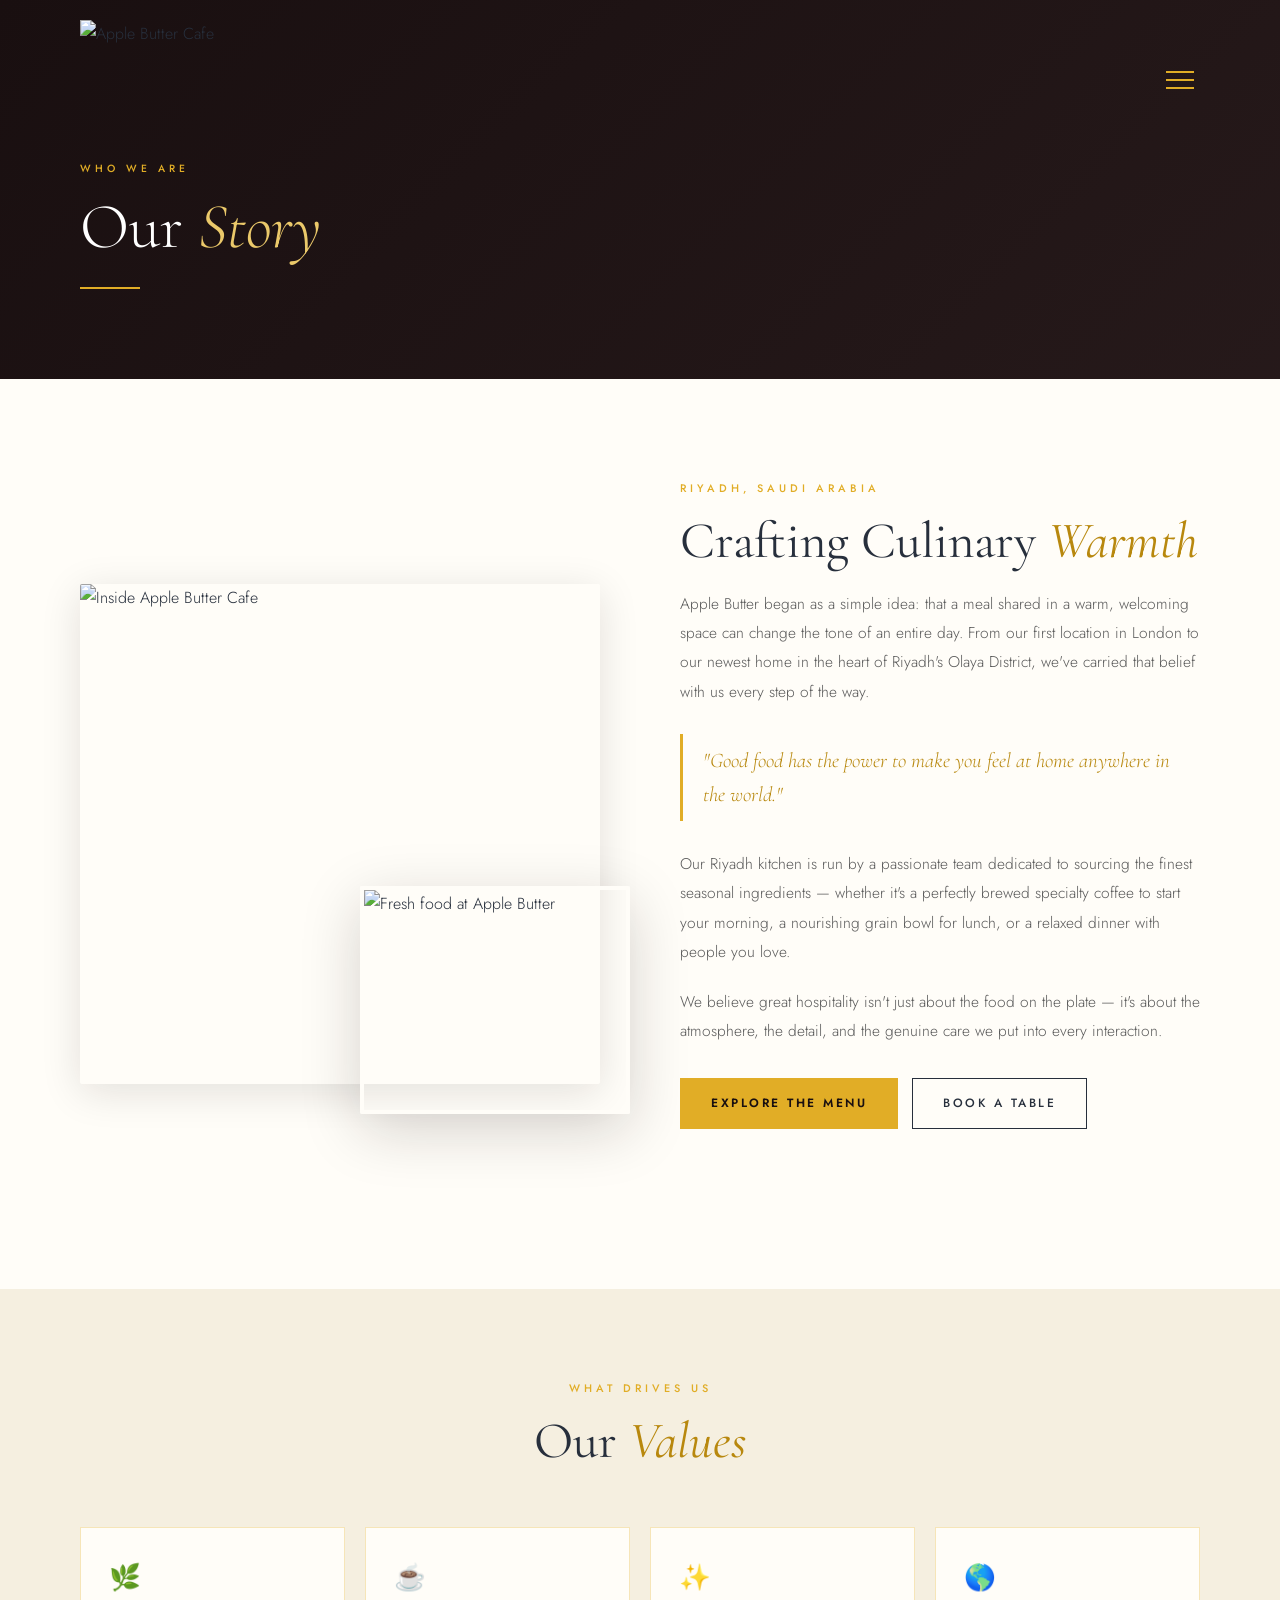
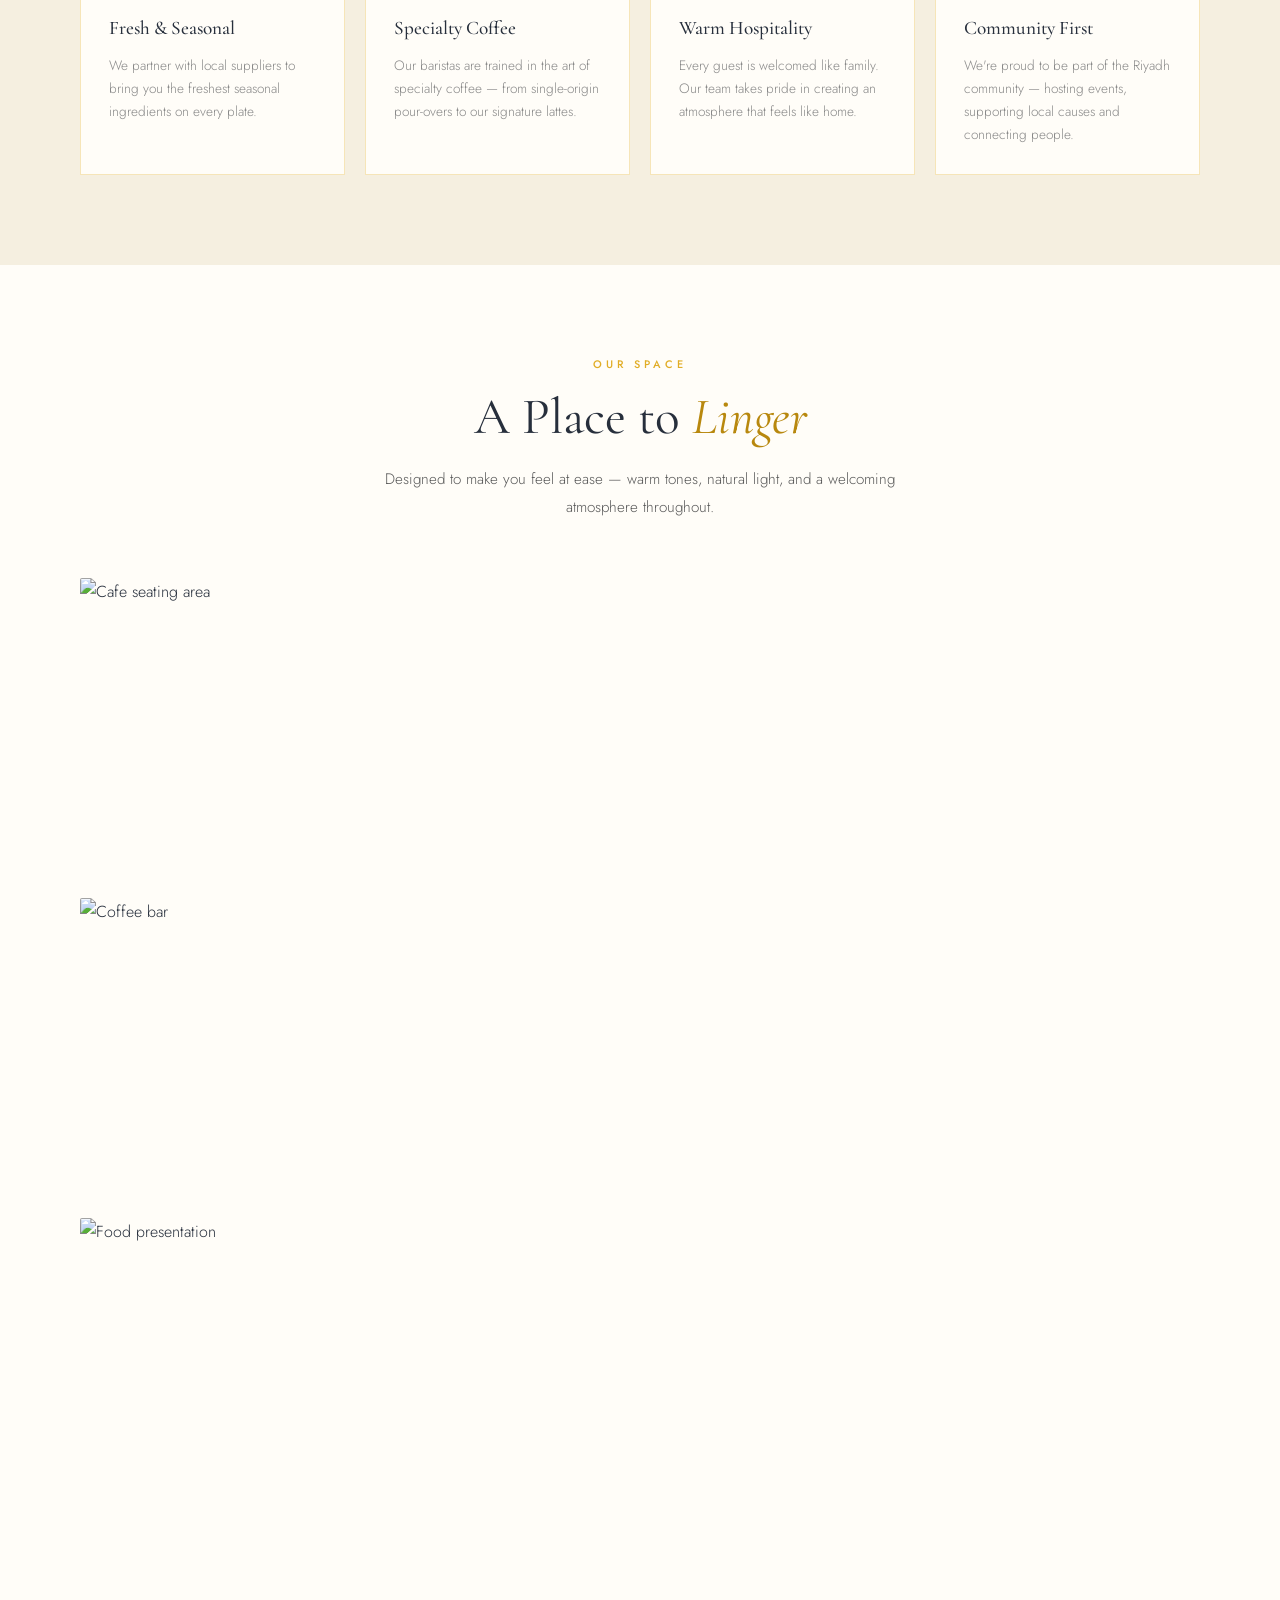
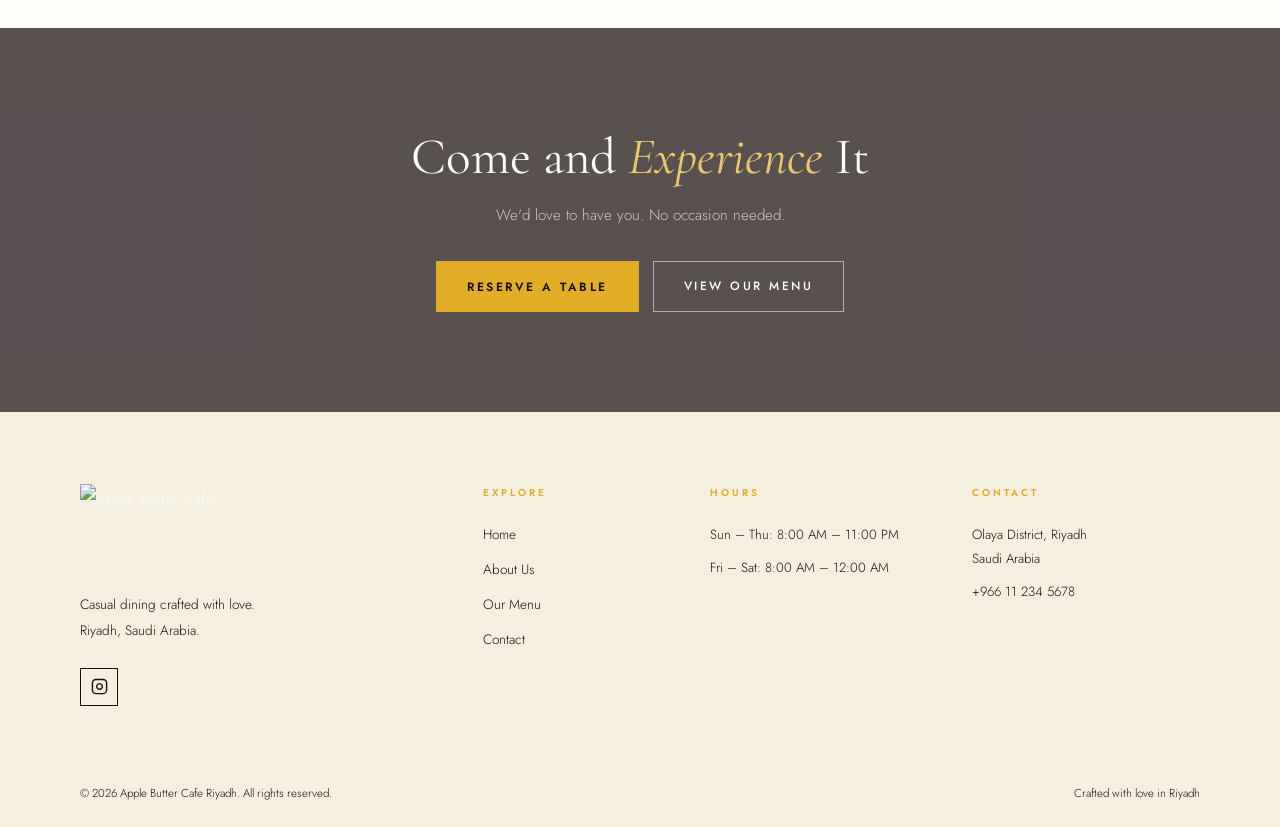
==== about.html @ ab3fdcf1 "Add files via upload" ====
<!DOCTYPE html>
<html lang="en">
<head>
  <meta charset="UTF-8">
  <meta name="viewport" content="width=device-width, initial-scale=1.0">
  <meta name="description" content="About Apple Butter Cafe Riyadh — Our story, our values, and our passion for wholesome food.">
  <title>About Us | Apple Butter Cafe Riyadh</title>
  <link rel="icon" type="image/svg+xml" href="images/logo.svg">
  <link rel="preconnect" href="https://fonts.googleapis.com">
  <link rel="preconnect" href="https://fonts.gstatic.com" crossorigin>
  <link href="https://fonts.googleapis.com/css2?family=Cormorant+Garamond:ital,wght@0,300;0,400;0,500;0,600;1,300;1,400;1,500&family=Jost:wght@300;400;500;600&display=swap" rel="stylesheet">
  <link rel="stylesheet" href="style.css">
</head>
<body>

<!-- NAVBAR -->
<nav class="navbar" id="navbar">
  <div class="nav-container">
    <a href="index.html" class="nav-logo"><img src="images/logo.svg" alt="Apple Butter Cafe"></a>
    <button class="hamburger" id="hamburger" aria-label="Open menu">
      <span></span><span></span><span></span>
    </button>
  </div>
</nav>

<!-- SIDEBAR OVERLAY -->
<div class="nav-overlay" id="navOverlay"></div>

<!-- SIDEBAR (FULLSCREEN MATCHING SCREENSHOT) -->
<aside class="nav-sidebar" id="navSidebar" role="dialog" aria-label="Navigation menu">
  <button class="sidebar-close" id="sidebarClose" aria-label="Close menu">
    <svg viewBox="0 0 24 24" fill="none" stroke="currentColor"><line x1="18" y1="6" x2="6" y2="18"/><line x1="6" y1="6" x2="18" y2="18"/></svg>
  </button>
  
  <div class="sidebar-top-logo">
    <img src="images/logo.svg" alt="Apple Butter Cafe">
  </div>

  <div class="sidebar-body">
    <nav class="sidebar-nav-right">
      <a href="index.html"   class="sidebar-link" data-page="index.html">Home</a>
      <a href="about.html"   class="sidebar-link" data-page="about.html">About Us</a>
      <a href="menu.html"    class="sidebar-link" data-page="menu.html">Our Menus</a>
      <a href="contact.html" class="sidebar-link" data-page="contact.html">Contact</a>
    </nav>
  </div>

  <div class="sidebar-divider"></div>

  <div class="sidebar-locations">
    <div class="sidebar-loc-col">
      <span class="loc-title">SEVEN DIALS</span>
      <p class="loc-city">London</p>
      <p>32-34 Monmouth Street</p>
      <p>WC2H 9HA</p>
      <p class="loc-hours">Monday–Friday: 9am – 5pm<br>Saturday–Sunday: 9am – 6pm</p>
    </div>
    <div class="sidebar-loc-col">
      <span class="loc-title">LANGHAM PLACE</span>
      <p class="loc-city">London</p>
      <p>4-5 Langham Place</p>
      <p>W1B 3DG</p>
      <p class="loc-hours">Monday–Friday: 9am – 5pm<br>Saturday–Sunday: 9am – 6pm</p>
    </div>
    <div class="sidebar-loc-col">
      <span class="loc-title">KAFD</span>
      <p class="loc-city">Riyadh</p>
      <p>Area 4</p>
      <p>Building 4.12</p>
      <p class="loc-hours">Monday–Sunday: 8am – 12am</p>
      <button class="sidebar-book-btn" data-open-booking>BOOK A TABLE - RIYADH</button>
    </div>
  </div>
</aside>

<!-- PAGE HERO -->
<section class="page-hero">
  <div class="page-hero-bg" style="background-image:url('images/LHP-AppleButterCafe-Interiors_Exteriors-15.jpg')"></div>
  <div class="page-hero-overlay"></div>
  <div class="container">
    <div class="page-hero-content">
      <span class="page-hero-label">Who We Are</span>
      <h1>Our <em>Story</em></h1>
      <div class="page-hero-line"></div>
    </div>
  </div>
</section>

<!-- ABOUT MAIN -->
<section class="about-section">
  <div class="container">
    <div class="about-grid">
      <div class="about-images reveal-left">
        <div class="about-img-main">
          <img src="images/AppleButter_EmmaPharaoh_07March24_116-683x1024.jpg" alt="Inside Apple Butter Cafe">
        </div>
        <div class="about-img-float">
          <img src="images/LHP-ABC-September2023-87-682x1024.jpg" alt="Fresh food at Apple Butter">
        </div>
      </div>
      <div class="about-content reveal-right" style="padding-bottom:60px">
        <span class="section-label">Riyadh, Saudi Arabia</span>
        <h2 class="section-title">Crafting Culinary <em>Warmth</em></h2>
        <p class="about-text">Apple Butter began as a simple idea: that a meal shared in a warm, welcoming space can change the tone of an entire day. From our first location in London to our newest home in the heart of Riyadh's Olaya District, we've carried that belief with us every step of the way.</p>
        <p class="about-highlight">"Good food has the power to make you feel at home anywhere in the world."</p>
        <p class="about-text">Our Riyadh kitchen is run by a passionate team dedicated to sourcing the finest seasonal ingredients — whether it's a perfectly brewed specialty coffee to start your morning, a nourishing grain bowl for lunch, or a relaxed dinner with people you love.</p>
        <p class="about-text">We believe great hospitality isn't just about the food on the plate — it's about the atmosphere, the detail, and the genuine care we put into every interaction.</p>
        <div style="display:flex;gap:14px;flex-wrap:wrap;margin-top:32px">
          <a href="menu.html" class="btn btn-primary">Explore the Menu</a>
          <button class="btn btn-outline-dark" data-open-booking>Book a Table</button>
        </div>
      </div>
    </div>
  </div>
</section>

<!-- OUR VALUES -->
<section style="background:var(--cream);padding:90px 0">
  <div class="container">
    <div class="section-header reveal">
      <span class="section-label">What Drives Us</span>
      <h2 class="section-title">Our <em>Values</em></h2>
    </div>
    <div style="display:grid;grid-template-columns:repeat(4,1fr);gap:20px" class="reveal">
      <div class="value-card">
        <div class="value-icon">&#127807;</div>
        <h4>Fresh & Seasonal</h4>
        <p>We partner with local suppliers to bring you the freshest seasonal ingredients on every plate.</p>
      </div>
      <div class="value-card">
        <div class="value-icon">&#9749;</div>
        <h4>Specialty Coffee</h4>
        <p>Our baristas are trained in the art of specialty coffee — from single-origin pour-overs to our signature lattes.</p>
      </div>
      <div class="value-card">
        <div class="value-icon">&#10024;</div>
        <h4>Warm Hospitality</h4>
        <p>Every guest is welcomed like family. Our team takes pride in creating an atmosphere that feels like home.</p>
      </div>
      <div class="value-card">
        <div class="value-icon">&#127758;</div>
        <h4>Community First</h4>
        <p>We're proud to be part of the Riyadh community — hosting events, supporting local causes and connecting people.</p>
      </div>
    </div>
  </div>
</section>

<!-- SPACE PHOTOS -->
<section style="padding:90px 0;background:var(--warm-white)">
  <div class="container">
    <div class="section-header reveal">
      <span class="section-label">Our Space</span>
      <h2 class="section-title">A Place to <em>Linger</em></h2>
      <p class="section-desc">Designed to make you feel at ease — warm tones, natural light, and a welcoming atmosphere throughout.</p>
    </div>
    <div class="team-images reveal">
      <div class="team-img">
        <img src="images/AppleButter_EmmaPharaoh_07March24_122.jpg" alt="Cafe seating area" loading="lazy">
      </div>
      <div class="team-img">
        <img src="images/MSH00416-scaled-e1768318962369.jpg" alt="Coffee bar" loading="lazy">
      </div>
      <div class="team-img">
        <img src="images/LHP-AppleButterCafe-Food-FalafelSandwich-2.jpg" alt="Food presentation" loading="lazy">
      </div>
    </div>
  </div>
</section>

<!-- CTA -->
<section class="cta-banner" style="padding:100px 0">
  <div class="cta-bg" style="background-image:url('images/AppleButter_EmmaPharaoh_07March24_77.jpg')"></div>
  <div class="cta-overlay"></div>
  <div class="container">
    <div class="cta-content reveal">
      <h2 class="section-title light">Come and <em>Experience</em> It</h2>
      <p>We'd love to have you. No occasion needed.</p>
      <div style="display:flex;gap:14px;justify-content:center;flex-wrap:wrap">
        <button class="btn btn-primary" data-open-booking>Reserve a Table</button>
        <a href="menu.html" class="btn btn-outline">View Our Menu</a>
      </div>
    </div>
  </div>
</section>

<!-- FOOTER -->
<footer class="footer">
  <div class="container">
    <div class="footer-top">
      <div class="footer-brand">
        <img src="images/logo.svg" alt="Apple Butter Cafe" class="footer-logo">
        <p>Casual dining crafted with love.<br>Riyadh, Saudi Arabia.</p>
        <div class="footer-social">
          <a href="https://instagram.com/applebuttercafe" target="_blank" rel="noopener" aria-label="Instagram">
            <svg width="17" height="17" viewBox="0 0 24 24" fill="none" stroke="currentColor" stroke-width="2"><rect x="2" y="2" width="20" height="20" rx="5"/><path d="M16 11.37A4 4 0 1 1 12.63 8 4 4 0 0 1 16 11.37z"/><line x1="17.5" y1="6.5" x2="17.51" y2="6.5"/></svg>
          </a>
        </div>
      </div>
      <div class="footer-nav">
        <h4>Explore</h4>
        <a href="index.html">Home</a>
        <a href="about.html">About Us</a>
        <a href="menu.html">Our Menu</a>
        <a href="contact.html">Contact</a>
      </div>
      <div class="footer-col">
        <h4>Hours</h4>
        <p>Sun – Thu: 8:00 AM – 11:00 PM</p>
        <p>Fri – Sat: 8:00 AM – 12:00 AM</p>
      </div>
      <div class="footer-col">
        <h4>Contact</h4>
        <p>Olaya District, Riyadh<br>Saudi Arabia</p>
        <p><a href="tel:+966112345678">+966 11 234 5678</a></p>
      </div>
    </div>
    <div class="footer-bottom">
      <p>&copy; 2026 Apple Butter Cafe Riyadh. All rights reserved.</p>
      <p>Crafted with love in Riyadh</p>
    </div>
  </div>
</footer>

<button class="back-to-top" id="backToTop" aria-label="Back to top">
  <svg width="18" height="18" viewBox="0 0 24 24" fill="none" stroke="currentColor" stroke-width="2"><polyline points="18 15 12 9 6 15"/></svg>
</button>

<!-- BOOKING POPUP -->
<div class="popup-overlay booking-popup" id="bookingPopup" role="dialog" aria-modal="true" aria-labelledby="bookingTitle">
  <div class="popup-box dark">
    <button class="popup-close light" id="closeBooking" aria-label="Close">
      <svg width="22" height="22" viewBox="0 0 24 24" fill="none" stroke="currentColor" stroke-width="2"><line x1="18" y1="6" x2="6" y2="18"/><line x1="6" y1="6" x2="18" y2="18"/></svg>
    </button>
    <div class="popup-body">
      <span class="popup-eyebrow">Reserve Your Spot</span>
      <h2 class="popup-title light" id="bookingTitle">Book a <em>Table</em></h2>
      <p class="popup-subtitle light">Fill in your details and we'll confirm within a few hours.</p>
      <form class="booking-form" id="bookingForm" novalidate>
        <div class="form-row">
          <div class="form-group"><label for="book-name">Full Name *</label><input type="text" id="book-name" placeholder="Your name" required></div>
          <div class="form-group"><label for="book-phone">Phone Number *</label><input type="tel" id="book-phone" placeholder="+966 5X XXX XXXX"></div>
        </div>
        <div class="form-row">
          <div class="form-group"><label for="book-email">Email</label><input type="email" id="book-email" placeholder="your@email.com"></div>
          <div class="form-group"><label for="book-guests">Guests</label>
            <select id="book-guests">
              <option value="1">1 Guest</option><option value="2" selected>2 Guests</option>
              <option value="3">3 Guests</option><option value="4">4 Guests</option>
              <option value="5">5 Guests</option><option value="6">6 Guests</option>
              <option value="7+">7+ Guests</option>
            </select>
          </div>
        </div>
        <div class="form-row">
          <div class="form-group"><label for="book-date">Date</label><input type="date" id="book-date"></div>
          <div class="form-group"><label for="book-time">Time</label>
            <select id="book-time">
              <option value="">Select time</option>
              <option>08:00 AM</option><option>09:00 AM</option><option>10:00 AM</option>
              <option>11:00 AM</option><option>12:00 PM</option><option>01:00 PM</option>
              <option>02:00 PM</option><option>06:00 PM</option><option>07:00 PM</option>
              <option>08:00 PM</option><option>09:00 PM</option><option>10:00 PM</option>
            </select>
          </div>
        </div>
        <div class="form-group"><label for="book-notes">Special Requests</label><textarea id="book-notes" placeholder="Dietary needs, celebrations..."></textarea></div>
        <button type="submit" class="form-submit">Request Reservation</button>
      </form>
    </div>
  </div>
</div>

<script src="main.js"></script>
</body>
</html>
---- style.css ----
@import url('https://fonts.googleapis.com/css2?family=Cormorant+Garamond:ital,wght@0,300;0,400;0,500;0,600;1,300;1,400;1,500&family=Jost:wght@300;400;500;600&display=swap');

:root {
  --cream:          #F5EFE0;
  --cream-light:    #FAF6EE;
  --warm-white:     #FFFDF8;
  --amber:          #E1AD26;
  --amber-light:    #EBC96A;
  --amber-dark:     #B8880E;
  --amber-muted:    rgba(225,173,38,0.15);
  --espresso:       #190F10;
  --espresso-soft:  #2C1E1F;
  --text-dark:      #272F3C;
  --text-mid:       #5A5A5A;
  --text-soft:      #888;
  /* Sidebar background color matching user screenshot */
  --sidebar-bg:     #AA6835;
  --gold-line:      rgba(225,173,38,0.3);
  --olive:          #777E41;
  --olive-dark:     #4A4E25;
  --font-display:   'Cormorant Garamond', Georgia, serif;
  --font-body:      'Jost', sans-serif;
  --ease-smooth:    0.4s cubic-bezier(0.4,0,0.2,1);
  --ease-elegant:   0.65s cubic-bezier(0.25,0.46,0.45,0.94);
  --shadow-card:    0 8px 40px rgba(25,15,16,0.12);
  --shadow-hover:   0 16px 60px rgba(25,15,16,0.18);
}

*,*::before,*::after { margin:0; padding:0; box-sizing:border-box; }
html { scroll-behavior:smooth; overflow-x:hidden; }
body { font-family:var(--font-body); background:var(--warm-white); color:var(--text-dark); line-height:1.75; font-weight:300; -webkit-font-smoothing:antialiased; overflow-x:hidden; }
img { max-width:100%; height:auto; display:block; }
a { color:inherit; text-decoration:none; }
.container { max-width:1200px; margin:0 auto; padding:0 40px; }

/* ── TYPOGRAPHY ─────────────────────────── */
.section-label { font-size:.68rem; font-weight:500; letter-spacing:4px; text-transform:uppercase; color:var(--amber); margin-bottom:14px; display:block; }
.section-title { font-family:var(--font-display); font-size:clamp(2.2rem,4vw,3.4rem); font-weight:400; line-height:1.15; color:var(--text-dark); margin-bottom:18px; }
.section-title em { font-style:italic; color:var(--amber-dark); }
.section-title.light { color:#fff; }
.section-title.light em { color:var(--amber-light); }
.section-header { text-align:center; margin-bottom:56px; }
.section-desc { font-size:.95rem; color:var(--text-mid); max-width:580px; line-height:1.85; margin:0 auto; }

/* ── BUTTONS ─────────────────────────────── */
.btn { display:inline-flex; align-items:center; gap:8px; font-family:var(--font-body); font-size:.75rem; font-weight:500; letter-spacing:2.5px; text-transform:uppercase; padding:14px 30px; border:1.5px solid transparent; transition:var(--ease-smooth); cursor:pointer; }
.btn-primary { background:var(--amber); color:var(--espresso); border-color:var(--amber); font-weight:600; }
.btn-primary:hover { background:var(--amber-dark); border-color:var(--amber-dark); transform:translateY(-2px); box-shadow:0 8px 28px rgba(225,173,38,0.4); }
.btn-outline { background:transparent; color:#fff; border-color:rgba(255,255,255,.55); }
.btn-outline:hover { background:#fff; color:var(--espresso); transform:translateY(-2px); }
.btn-outline-dark { background:transparent; color:var(--text-dark); border-color:var(--text-dark); }
.btn-outline-dark:hover { background:var(--text-dark); color:#fff; transform:translateY(-2px); }
.btn-amber { background:var(--amber); color:var(--espresso); border-color:var(--amber); }
.btn-amber:hover { background:var(--amber-dark); border-color:var(--amber-dark); transform:translateY(-2px); }
.btn-white { background:#fff; color:var(--text-dark); border-color:#fff; font-weight:600; }
.btn-white:hover { background:var(--amber); color:var(--espresso); border-color:var(--amber); transform:translateY(-2px); }

/* Small bordered button for hours section */
.btn-bordered-sm {
  font-size: .68rem;
  font-weight: 500;
  letter-spacing: 2px;
  padding: 10px 22px;
  border: 1px solid rgba(255,255,255,0.7);
  background: transparent;
  color: #fff;
  transition: var(--ease-smooth);
}
.btn-bordered-sm:hover {
  background: #fff;
  color: var(--olive-dark);
  border-color: #fff;
  transform: translateY(-2px);
}

/* ── PRELOADER ──────────────────────────── */
.preloader { position:fixed; inset:0; background:var(--olive); z-index:9999; display:flex; flex-direction:column; align-items:center; justify-content:center; gap:32px; transition:opacity .8s ease,visibility .8s ease; }
.preloader.loaded { opacity:0; visibility:hidden; pointer-events:none; }
.preloader-logo { width:200px; height:auto; }
.preloader-line { width:180px; height:2px; background:rgba(255,255,255,.15); position:relative; overflow:hidden; }
.preloader-line::after { content:''; position:absolute; top:0; left:-100%; width:100%; height:100%; background:var(--amber); animation:loadLine 1.6s ease infinite; }
@keyframes loadLine { to{left:100%} }

/* ── NAVBAR ─────────────────────────────── */
.navbar { position:fixed; top:0; left:0; right:0; z-index:900; padding:20px 0; transition:padding var(--ease-smooth),background var(--ease-smooth),box-shadow var(--ease-smooth); }
.navbar.scrolled { padding:12px 0; background:rgba(255,253,248,.96); backdrop-filter:blur(16px); box-shadow:0 2px 20px rgba(25,15,16,.08); }
.navbar.scrolled img {  height:90px; width:auto;}
.nav-container { max-width:1200px; margin:0 auto; padding:0 40px; display:flex; align-items:center; justify-content:space-between; }
.nav-logo img { height:120px; width:auto; }

/* ── HAMBURGER BUTTON ────────────────────── */
.hamburger { display:flex; flex-direction:column; gap:6px; cursor:pointer; padding:6px; background:none; border:none; z-index:901; }
.hamburger span { display:block; width:28px; height:2px; background:var(--amber); transition:var(--ease-smooth); transform-origin:center; }
.navbar.scrolled .hamburger span { background:var(--text-dark); }
.hamburger.active span { background:#fff !important; }
.hamburger.active span:nth-child(1) { transform:translateY(8px) rotate(45deg); }
.hamburger.active span:nth-child(2) { opacity:0; transform:scaleX(0); }
.hamburger.active span:nth-child(3) { transform:translateY(-8px) rotate(-45deg); }

/* ── SIDEBAR OVERLAY (FADE ANIMATION MATCHING SCREENSHOT) ── */
.nav-overlay { position:fixed; inset:0; background:rgba(0,0,0,.4); z-index:910; opacity:0; visibility:hidden; transition:opacity .4s ease,visibility .4s ease; }
.nav-overlay.open { opacity:1; visibility:visible; }

/* ── SIDEBAR MENU (FULLSCREEN, TERRACOTTA COLOR LIKE SCREENSHOT) ── */
.nav-sidebar {
  position:fixed; top:0; left:0;
  width:100vw; height:100vh;
  background:var(--sidebar-bg);
  z-index:920;
  opacity:0;
  visibility:hidden;
  transform:scale(1.02);
  transition:opacity .45s cubic-bezier(0.25,0.46,0.45,0.94), transform .45s cubic-bezier(0.25,0.46,0.45,0.94), visibility .45s ease;
  display:flex; flex-direction:column;
  justify-content:space-between;
  padding:40px 60px 48px;
  overflow-y:auto;
}
.nav-sidebar.open {
  opacity:1;
  visibility:visible;
  transform:scale(1);
}

.sidebar-close {
  position:absolute; top:36px; right:48px;
  background:none; border:none; cursor:pointer;
  color:rgba(255,255,255,.8); transition:var(--ease-smooth); padding:6px;
}
.sidebar-close:hover { color:#fff; transform:rotate(90deg); }
.sidebar-close svg { width:28px; height:28px; stroke-width:1.5; }

.sidebar-top-logo { text-align:center; margin-top:10px; margin-bottom:20px; }
.sidebar-top-logo img { height:120px; margin:0 auto; display:inline-block; }

/* Nav Links - Right aligned like in screenshot */
.sidebar-body {
  display:flex;
  justify-content:flex-end;
  max-width:1100px; width:100%;
  margin:0 auto;
  padding:20px 0;
}
.sidebar-nav-right {
  display:flex; flex-direction:column;
  align-items:flex-end;
  gap:12px;
}
.sidebar-link {
  font-family:var(--font-body);
  font-size: clamp(1.8rem, 3.5vw, 2.5rem);
  font-weight:400;
  color:#fff;
  cursor:pointer;
  background:none; border:none;
  text-align:right;
  padding:4px 0;
  transition:var(--ease-smooth);
  line-height:1.2;
}
.sidebar-link:hover, .sidebar-link.active-page {
  color:var(--amber-light);
  transform:translateX(-6px);
}

/* Horizontal divider matching screenshot */
.sidebar-divider {
  width:100%; max-width:1100px;
  height:1px;
  background:rgba(255,255,255,.2);
  margin:24px auto 32px;
}

/* Locations Footer matching screenshot */
.sidebar-locations {
  display:grid;
  grid-template-columns: repeat(3, 1fr);
  gap:30px;
  max-width:1100px; width:100%;
  margin:0 auto;
  text-align:center;
  color:rgba(255,255,255,.8);
  font-size:.8rem;
  line-height:1.75;
}
.sidebar-loc-col .loc-title {
  font-family:var(--font-display);
  font-size:.95rem;
  letter-spacing:3px;
  text-transform:uppercase;
  color:rgba(255,255,255,.9);
  display:block;
  margin-bottom:6px;
}
.sidebar-loc-col .loc-city {
  font-size:.8rem;
  color:rgba(255,255,255,.7);
  margin-bottom:6px;
}
.sidebar-loc-col p { margin-bottom:4px; font-weight:300; }
.sidebar-loc-col .loc-hours { margin-top:8px; font-size:.78rem; color:rgba(255,255,255,.75); }

.sidebar-book-btn {
  background:none;
  border:none;
  border-bottom:1px solid rgba(255,255,255,.7);
  color:#fff;
  font-family:var(--font-body);
  font-size:.72rem;
  letter-spacing:2px;
  text-transform:uppercase;
  padding:4px 0;
  margin-top:14px;
  cursor:pointer;
  transition:var(--ease-smooth);
}
.sidebar-book-btn:hover {
  color:var(--amber-light);
  border-color:var(--amber-light);
}

/* ── SCROLL REVEAL ──────────────────────── */
.reveal { opacity:0; transform:translateY(30px); transition:opacity .8s var(--ease-elegant),transform .8s var(--ease-elegant); }
.reveal.revealed { opacity:1; transform:translateY(0); }
.reveal-delay-1 { transition-delay:.12s; }
.reveal-delay-2 { transition-delay:.24s; }
.reveal-delay-3 { transition-delay:.38s; }
.reveal-left { opacity:0; transform:translateX(-30px); transition:opacity .8s var(--ease-elegant),transform .8s var(--ease-elegant); }
.reveal-left.revealed { opacity:1; transform:translateX(0); }
.reveal-right { opacity:0; transform:translateX(30px); transition:opacity .8s var(--ease-elegant),transform .8s var(--ease-elegant); }
.reveal-right.revealed { opacity:1; transform:translateX(0); }

/* Hero reveal */
.reveal-hero { opacity:0; transform:translateY(22px); animation:heroIn .9s cubic-bezier(.25,.46,.45,.94) forwards; }
.rh-d1 { animation-delay:.25s; }
.rh-d2 { animation-delay:.45s; }
.rh-d3 { animation-delay:.65s; }
@keyframes heroIn { to{opacity:1;transform:translateY(0)} }

/* ── HOME HERO ──────────────────────────── */
.hero { position:relative; height:100vh; min-height:620px; display:flex; align-items:center; justify-content:center; overflow:hidden; }
.hero-slides { position:absolute; inset:0; }
.hero-slide { position:absolute; inset:0; background-size:cover; background-position:center; opacity:0; transform:scale(1.06); transition:opacity 1.2s ease,transform 8s ease; }
.hero-slide.active { opacity:1; transform:scale(1); }
.hero-overlay { position:absolute; inset:0; background:linear-gradient(to bottom,rgba(25,15,16,.52) 0%,rgba(25,15,16,.28) 45%,rgba(25,15,16,.6) 100%); z-index:1; }
.hero-content { position:relative; z-index:2; text-align:center; padding:0 24px; max-width:860px; }
.hero-eyebrow { font-size:.7rem; font-weight:400; letter-spacing:5px; text-transform:uppercase; color:var(--amber-light); margin-bottom:20px; display:block; }
.hero-title { font-family:var(--font-display); font-size:clamp(3rem,7vw,5.8rem); font-weight:300; color:#fff; line-height:1.08; margin-bottom:22px; }
.hero-title em { font-style:italic; color:var(--amber-light); }
.hero-subtitle { font-size:1rem; color:rgba(255,255,255,.78); margin-bottom:38px; }
.hero-actions { display:flex; gap:14px; justify-content:center; flex-wrap:wrap; }
.hero-scroll { position:absolute; bottom:36px; left:50%; transform:translateX(-50%); z-index:2; display:flex; flex-direction:column; align-items:center; gap:8px; color:rgba(255,255,255,.5); font-size:.62rem; letter-spacing:3px; text-transform:uppercase; }
.scroll-line { width:1px; height:48px; background:rgba(255,255,255,.25); overflow:hidden; position:relative; }
.scroll-line::after { content:''; position:absolute; top:-100%; width:100%; height:100%; background:var(--amber); animation:scrollDown 2s ease infinite; }
@keyframes scrollDown { to{top:100%} }
.hero-dots { position:absolute; bottom:36px; right:44px; z-index:2; display:flex; flex-direction:column; gap:9px; }
.slide-dot { width:7px; height:7px; border-radius:50%; background:rgba(255,255,255,.3); border:none; cursor:pointer; transition:var(--ease-smooth); }
.slide-dot.active { background:var(--amber); transform:scale(1.3); }

/* ── MARQUEE ─────────────────────────────── */
.marquee-strip { background:var(--olive-dark); padding:16px 0; overflow:hidden; white-space:nowrap; }
.marquee-track { display:inline-flex; gap:26px; animation:marquee 30s linear infinite; }
.marquee-track span { font-size:.65rem; font-weight:400; letter-spacing:3px; text-transform:uppercase; color:rgba(255,255,255,.7); }
.marquee-track .msep { color:var(--amber); font-size:.5rem; }
@keyframes marquee { from{transform:translateX(0)} to{transform:translateX(-50%)} }

/* ── PAGE HERO (inner pages) ────────────── */
.page-hero { position:relative; padding:160px 0 90px; background:var(--espresso); overflow:hidden; }
.page-hero-bg { position:absolute; inset:0; background-size:cover; background-position:center; opacity:.22; }
.page-hero-overlay { position:absolute; inset:0; background:linear-gradient(135deg,rgba(25,15,16,.82),rgba(44,30,31,.68)); }
.page-hero-content { position:relative; z-index:1; }
.page-hero-label { font-size:.65rem; font-weight:500; letter-spacing:4px; text-transform:uppercase; color:var(--amber); margin-bottom:14px; display:block; }
.page-hero h1 { font-family:var(--font-display); font-size:clamp(2.6rem,5vw,4.2rem); font-weight:300; color:#fff; line-height:1.1; }
.page-hero h1 em { font-style:italic; color:var(--amber-light); }
.page-hero-line { width:60px; height:2px; background:var(--amber); margin-top:24px; }

/* ── OPENING HOURS — Two Column (Photo LEFT with margins, Text RIGHT centered & closer) ──── */
.hours-section { background:var(--olive); padding:60px 0; overflow:hidden; }
.hours-container {
  max-width:1100px;
  margin:0 auto;
  padding:0 40px;
}
.hours-layout {
  display:grid;
  grid-template-columns: 0.9fr 1.1fr;
  gap:40px;
  align-items:center;
}
/* Photo on the LEFT with margins */
.hours-photo-col {
  padding:16px;
  background:rgba(255,255,255,0.06);
  border:1px solid rgba(255,255,255,0.12);
  box-shadow:var(--shadow-card);
}
.hours-photo-col img {
  width:100%;
  height:360px;
  object-fit:cover;
  display:block;
}
/* Text on the RIGHT - centered & closer to image */
.hours-content-col {
  padding:20px;
  display:flex;
  flex-direction:column;
  align-items:center;
  text-align:center;
}
.hours-section .section-label { color:var(--amber-light); }
.hours-section .section-title { color:#fff; }
.hours-section .section-title em { color:var(--amber-light); }
.hours-address { margin:20px 0 28px; text-align:center; }
.hours-address p { font-family:var(--font-display); font-size:1.35rem; font-weight:300; color:#fff; line-height:1.6; }
.hours-address .hours-time-text { font-size:1.05rem; color:rgba(255,255,255,.88); margin-top:8px; font-family:var(--font-body); }

/* ── GALLERY (Home) ─────────────────────── */
.gallery-section { padding:100px 0; background:var(--cream-light); }
.gallery-grid { display:grid; grid-template-columns:repeat(4,1fr); grid-auto-rows:240px; gap:10px; }
.gallery-item { position:relative; overflow:hidden; cursor:zoom-in; }
.gallery-item img { width:100%; height:100%; object-fit:cover; transition:transform var(--ease-elegant); }
.gallery-item:hover img { transform:scale(1.07); }
.gallery-item.tall { grid-row:span 2; }
.gallery-item.wide { grid-column:span 2; }
.gallery-overlay { position:absolute; inset:0; background:rgba(25,15,16,.5); opacity:0; transition:var(--ease-smooth); display:flex; align-items:flex-end; padding:18px; }
.gallery-item:hover .gallery-overlay { opacity:1; }
.gallery-overlay span { font-size:.65rem; font-weight:500; letter-spacing:3px; text-transform:uppercase; color:var(--amber-light); }

/* ── CTA BANNERS (Home) ─────────────────── */
.cta-banner { position:relative; padding:110px 0; text-align:center; overflow:hidden; }
.cta-bg { position:absolute; inset:0; background-size:cover; background-position:center; }
.cta-overlay { position:absolute; inset:0; background:rgba(25,15,16,.72); }
.cta-content { position:relative; z-index:1; }
.cta-content .section-title { margin-bottom:16px; }
.cta-content p { color:rgba(255,255,255,.7); margin-bottom:32px; font-size:.95rem; }

/* ── ABOUT PAGE ─────────────────────────── */
.about-section { padding:100px 0; }
.about-grid { display:grid; grid-template-columns:1fr 1fr; gap:80px; align-items:center; }
.about-images { position:relative; }
.about-img-main { border-radius:2px; overflow:hidden; box-shadow:var(--shadow-card); }
.about-img-main img { width:100%; height:500px; object-fit:cover; }
.about-img-float { position:absolute; bottom:-30px; right:-30px; width:52%; border-radius:2px; overflow:hidden; box-shadow:var(--shadow-hover); border:4px solid var(--warm-white); }
.about-img-float img { width:100%; height:220px; object-fit:cover; }
.about-text { font-size:.97rem; color:var(--text-mid); line-height:1.9; margin-bottom:20px; }
.about-highlight { font-family:var(--font-display); font-size:1.3rem; font-style:italic; color:var(--amber-dark); border-left:3px solid var(--amber); padding:10px 20px; margin:28px 0; line-height:1.6; }
.value-card { padding:28px; background:var(--warm-white); border:1px solid var(--gold-line); transition:var(--ease-smooth); }
.value-card:hover { border-color:var(--amber); transform:translateY(-4px); box-shadow:var(--shadow-card); }
.value-icon { font-size:1.6rem; margin-bottom:12px; }
.value-card h4 { font-family:var(--font-display); font-size:1.2rem; font-weight:500; margin-bottom:8px; color:var(--text-dark); }
.value-card p { font-size:.85rem; color:var(--text-soft); line-height:1.7; }
.team-img { overflow:hidden; border-radius:2px; }
.team-img img { width:100%; height:320px; object-fit:cover; transition:transform var(--ease-elegant); }
.team-img:hover img { transform:scale(1.05); }

/* ── MENU PAGE ──────────────────────────── */
.menu-page { padding:80px 0 100px; background:var(--warm-white); }
.menu-cats { display:flex; flex-wrap:wrap; justify-content:center; gap:6px; margin-bottom:56px; }
.menu-cat-btn { font-family:var(--font-body); font-size:.7rem; font-weight:500; letter-spacing:2.5px; text-transform:uppercase; color:var(--text-soft); background:transparent; border:1.5px solid var(--gold-line); cursor:pointer; padding:10px 22px; transition:var(--ease-smooth); }
.menu-cat-btn.active,.menu-cat-btn:hover { color:var(--espresso); background:var(--amber); border-color:var(--amber); }
.menu-grid { display:grid; grid-template-columns:1fr 1fr; gap:20px; }
.menu-card { display:flex; align-items:center; gap:16px; padding:16px 18px; background:#fff; border:1px solid rgba(225,173,38,.12); transition:var(--ease-smooth); box-shadow:0 2px 12px rgba(25,15,16,.05); }
.menu-card:hover { border-color:var(--amber); transform:translateY(-3px); box-shadow:var(--shadow-card); }
.menu-card-img { width:72px; height:72px; flex-shrink:0; border-radius:2px; overflow:hidden; }
.menu-card-img img { width:100%; height:100%; object-fit:cover; transition:transform var(--ease-smooth); }
.menu-card:hover .menu-card-img img { transform:scale(1.1); }
.menu-card-info { flex:1; min-width:0; }
.menu-card-info h4 { font-family:var(--font-display); font-size:1.08rem; font-weight:500; color:var(--text-dark); margin-bottom:3px; }
.menu-card-info p { font-size:.77rem; color:var(--text-soft); line-height:1.55; white-space:nowrap; overflow:hidden; text-overflow:ellipsis; margin-bottom:5px; }
.menu-tag { font-size:.56rem; font-weight:500; letter-spacing:1.5px; text-transform:uppercase; color:var(--amber-dark); background:var(--amber-muted); padding:2px 7px; display:inline-block; }
.menu-price { font-family:var(--font-display); font-size:1.2rem; font-weight:500; color:var(--espresso); flex-shrink:0; }
.menu-price::after { content:' SAR'; font-size:.7rem; font-weight:300; color:var(--text-soft); }
.menu-cta-bar { text-align:center; margin-top:56px; padding-top:40px; border-top:1px solid var(--gold-line); }
.menu-cta-bar p { font-size:.9rem; color:var(--text-soft); font-style:italic; margin-bottom:22px; }

/* ── CONTACT PAGE ───────────────────────── */
.contact-page { padding:80px 0 100px; background:var(--warm-white); }
.contact-grid { display:grid; grid-template-columns:1fr 1.4fr; gap:60px; align-items:start; }
.contact-info-card { background:var(--olive); padding:48px 44px; }
.contact-info-card .section-label { color:var(--amber-light); }
.contact-info-card .section-title { color:#fff; font-size:2rem; }
.contact-info-card .section-title em { color:var(--amber-light); }
.contact-address-block { margin:28px 0 36px; }
.contact-address-block p { font-family:var(--font-display); font-size:1.4rem; font-weight:300; color:#fff; line-height:1.75; }
.contact-address-block .addr-hours { font-size:1.1rem; color:rgba(255,255,255,.85); margin-top:8px; }
.contact-details { margin-top:24px; padding-top:20px; border-top:1px solid rgba(255,255,255,.15); }
.contact-detail-item { display:flex; gap:12px; margin-bottom:14px; color:rgba(255,255,255,.7); font-size:.88rem; line-height:1.6; align-items:flex-start; }
.contact-detail-item svg { flex-shrink:0; color:var(--amber); margin-top:3px; }
.contact-detail-item a { color:var(--amber-light); }
.map-wrapper { border-radius:2px; overflow:hidden; box-shadow:var(--shadow-card); }
.map-wrapper iframe { width:100%; height:480px; border:none; display:block; }

/* ── WELCOME POPUP ──────────────────────── */
.popup-overlay { position:fixed; inset:0; background:rgba(25,15,16,.72); z-index:9000; display:flex; align-items:center; justify-content:center; padding:24px; opacity:0; visibility:hidden; transition:opacity var(--ease-smooth),visibility var(--ease-smooth); backdrop-filter:blur(6px); }
.popup-overlay.open { opacity:1; visibility:visible; }
.popup-box { background:var(--warm-white); max-width:520px; width:100%; position:relative; animation:popIn .5s cubic-bezier(.25,.46,.45,.94) both; }
.popup-box.dark { background:var(--espresso); }
@keyframes popIn { from{opacity:0;transform:scale(.92) translateY(20px)} to{opacity:1;transform:scale(1) translateY(0)} }
.popup-close { position:absolute; top:16px; right:16px; background:none; border:none; cursor:pointer; color:var(--text-soft); transition:var(--ease-smooth); padding:4px; }
.popup-close.light { color:rgba(255,255,255,.6); }
.popup-close:hover { color:var(--amber); transform:rotate(90deg); }
.popup-img { width:100%; height:200px; object-fit:cover; display:block; }
.popup-body { padding:40px 44px 44px; }
.popup-eyebrow { font-size:.62rem; font-weight:500; letter-spacing:4px; text-transform:uppercase; color:var(--amber); margin-bottom:12px; display:block; }
.popup-title { font-family:var(--font-display); font-size:2.2rem; font-weight:400; color:var(--text-dark); margin-bottom:8px; line-height:1.15; }
.popup-title.light { color:#fff; }
.popup-subtitle { font-size:.9rem; color:var(--text-mid); margin-bottom:24px; line-height:1.7; }
.popup-subtitle.light { color:rgba(255,255,255,.65); }
.popup-hours { background:var(--cream); padding:16px 20px; margin-bottom:28px; }
.popup-hours-row { display:flex; justify-content:space-between; font-size:.83rem; padding:6px 0; }
.popup-hours-row .ph-day { color:var(--text-mid); }
.popup-hours-row .ph-time { font-family:var(--font-display); font-size:1rem; font-weight:400; color:var(--text-dark); }
.popup-actions { display:flex; gap:12px; flex-wrap:wrap; }
.popup-actions .btn { flex:1; justify-content:center; }

/* ── BOOKING POPUP ──────────────────────── */
.booking-popup .popup-box { max-width:620px; background:var(--espresso); }
.booking-popup .popup-body { padding:44px 48px; }
.booking-form { display:flex; flex-direction:column; gap:18px; margin-top:28px; }
.form-row { display:grid; grid-template-columns:1fr 1fr; gap:18px; }
.form-group { display:flex; flex-direction:column; gap:7px; }
.form-group label { font-size:.65rem; font-weight:500; letter-spacing:2.5px; text-transform:uppercase; color:var(--amber-light); }
.form-group input,.form-group select,.form-group textarea { font-family:var(--font-body); font-size:.9rem; font-weight:300; color:#fff; background:rgba(255,255,255,.07); border:1px solid rgba(255,255,255,.16); padding:13px 16px; outline:none; transition:var(--ease-smooth); appearance:none; }
.form-group input::placeholder,.form-group textarea::placeholder { color:rgba(255,255,255,.3); }
.form-group input:focus,.form-group select:focus,.form-group textarea:focus { border-color:var(--amber); background:rgba(255,255,255,.1); box-shadow:0 0 0 3px rgba(225,173,38,.12); }
.form-group select option { background:var(--espresso-soft); }
.form-group input[type="date"]::-webkit-calendar-picker-indicator { filter:invert(1) opacity(.5); cursor:pointer; }
.form-group textarea { resize:vertical; min-height:90px; }
.form-submit { width:100%; justify-content:center; padding:16px; font-size:.75rem; letter-spacing:3px; background:var(--amber); color:var(--espresso); border:none; cursor:pointer; transition:var(--ease-smooth); font-family:var(--font-body); font-weight:600; text-transform:uppercase; }
.form-submit:hover { background:var(--amber-dark); transform:translateY(-2px); box-shadow:0 8px 28px rgba(225,173,38,.35); }
.form-feedback { padding:14px 18px; font-size:.85rem; line-height:1.6; margin-bottom:4px; }
.form-feedback.success { border:1px solid rgba(225,173,38,.4); background:rgba(225,173,38,.08); color:var(--amber-light); }
.form-feedback.error { border:1px solid rgba(220,80,80,.4); background:rgba(220,80,80,.08); color:#f08080; }

/* ── FOOTER ─────────────────────────────── */
.footer { background:var(--cream); color:rgba(255,255,255,.65); }
.footer-top { padding:72px 0 52px; display:grid; grid-template-columns:2fr 1fr 1.2fr 1.3fr; gap:52px; border-bottom:1px solid rgba(255,255,255,.08); }
.footer-logo { height: 90px;px; width:auto; margin-bottom:18px; }
.footer-brand p { font-size:.85rem; line-height:1.9; color:var(--espresso); margin-bottom:24px; }
.footer-social { display:flex; gap:12px; }
.footer-social a { width:38px; height:38px; border:1px solid var(--espresso); display:flex; align-items:center; justify-content:center; color:var(--espresso); transition:var(--ease-smooth); }
.footer-social a:hover { border-color:var(--amber); color:var(--amber); }
.footer-nav h4,.footer-col h4 { font-size:.62rem; font-weight:600; letter-spacing:3px; text-transform:uppercase; color:var(--amber); margin-bottom:22px; }
.footer-nav a { display:block; font-size:.85rem; color:var(--espresso); margin-bottom:11px; transition:color var(--ease-smooth); }
.footer-nav a:hover { color:var(--amber-light); }
.footer-col p { font-size:.83rem; color:var(--espresso); line-height:1.8; margin-bottom:9px; }
.footer-col a { color:var(--espresso); }
.footer-bottom { padding:24px 0; display:flex; justify-content:space-between; align-items:center; font-size:.72rem; color:var(--espresso); }

/* ── BACK TO TOP ────────────────────────── */
.back-to-top { position:fixed; bottom:32px; right:32px; width:46px; height:46px; background:var(--amber); color:var(--espresso); border:none; cursor:pointer; display:flex; align-items:center; justify-content:center; z-index:500; opacity:0; transform:translateY(18px); transition:var(--ease-smooth); box-shadow:0 4px 20px rgba(225,173,38,.4); }
.back-to-top.visible { opacity:1; transform:translateY(0); }
.back-to-top:hover { background:var(--amber-dark); transform:translateY(-3px); }

/* ── RESPONSIVE ─────────────────────────── */
@media(max-width:1024px) {
  .about-grid { grid-template-columns:1fr; gap:60px; }
  .about-img-float { position:relative; bottom:auto; right:auto; width:55%; margin-top:-60px; }
  .contact-grid { grid-template-columns:1fr; }
  .map-wrapper iframe { height:360px; }
  .footer-top { grid-template-columns:1fr 1fr; gap:36px; }
  .hours-layout { grid-template-columns:1fr; gap:30px; }
  .hours-photo-col img { height:300px; }
  .hours-content-col { padding:20px 0; }
  .sidebar-locations { grid-template-columns:1fr; gap:24px; text-align:center; }
  .nav-sidebar { padding:30px 24px 40px; }
}
@media(max-width:768px) {
  .container { padding:0 24px; }
  .nav-logo img { height:52px; }
  .sidebar-link { font-size:2rem; }
  .hero-title { font-size:clamp(2.4rem,8vw,3.6rem); }
  .hero-actions { flex-direction:column; align-items:center; }
  .gallery-grid { grid-template-columns:1fr 1fr; grid-auto-rows:190px; }
  .gallery-item.tall { grid-row:span 1; }
  .gallery-item.wide { grid-column:span 2; }
  .menu-grid { grid-template-columns:1fr; }
  .form-row { grid-template-columns:1fr; }
  .footer-top { grid-template-columns:1fr; gap:28px; padding:48px 0 36px; }
  .footer-bottom { flex-direction:column; gap:8px; text-align:center; }
  .popup-body { padding:28px 28px 32px; }
  .booking-popup .popup-body { padding:32px 28px; }
  .contact-info-card { padding:36px 28px; }
}
@media(max-width:480px) {
  .gallery-grid { grid-template-columns:1fr; }
  .gallery-item.wide { grid-column:span 1; }
  .menu-cats { gap:4px; }
  .menu-cat-btn { padding:8px 12px; font-size:.63rem; }
  .hero-dots { right:16px; }
  .back-to-top { right:16px; bottom:16px; }
  .sidebar-close { top:20px; right:20px; }
}
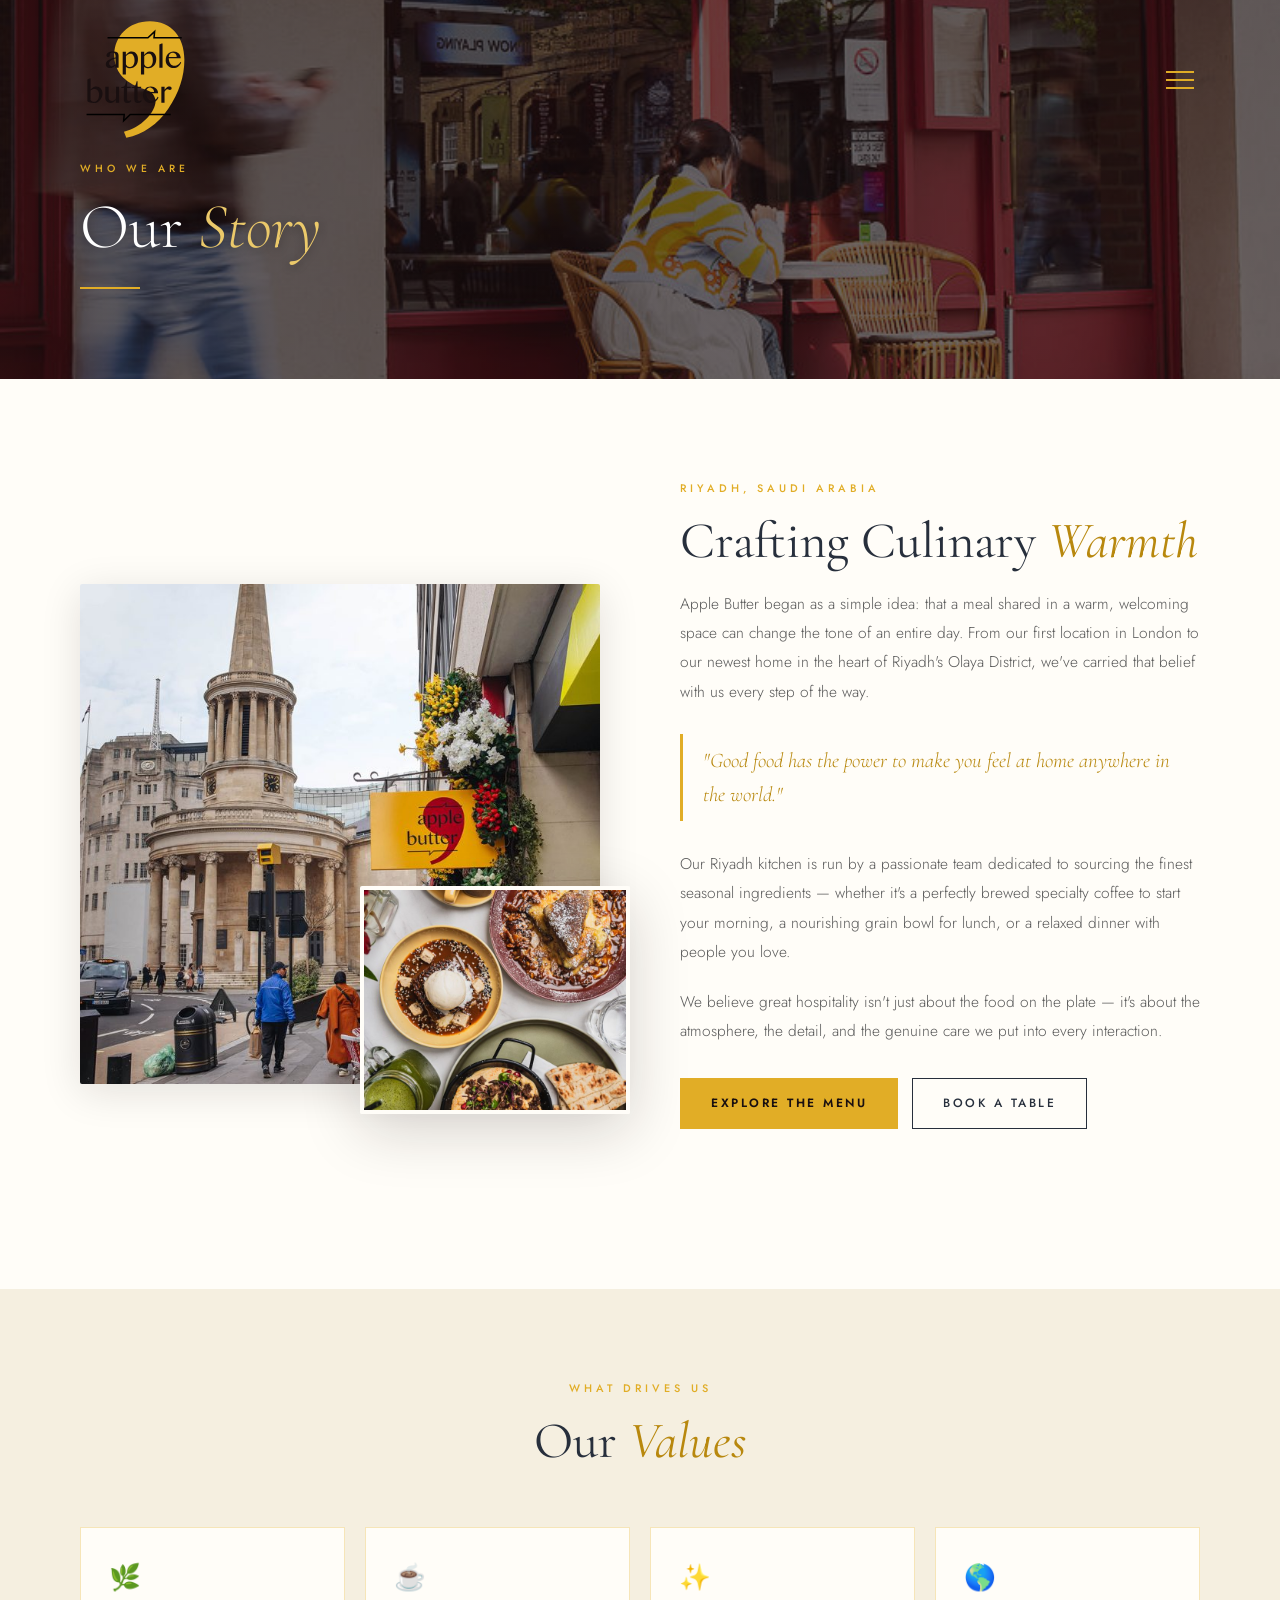
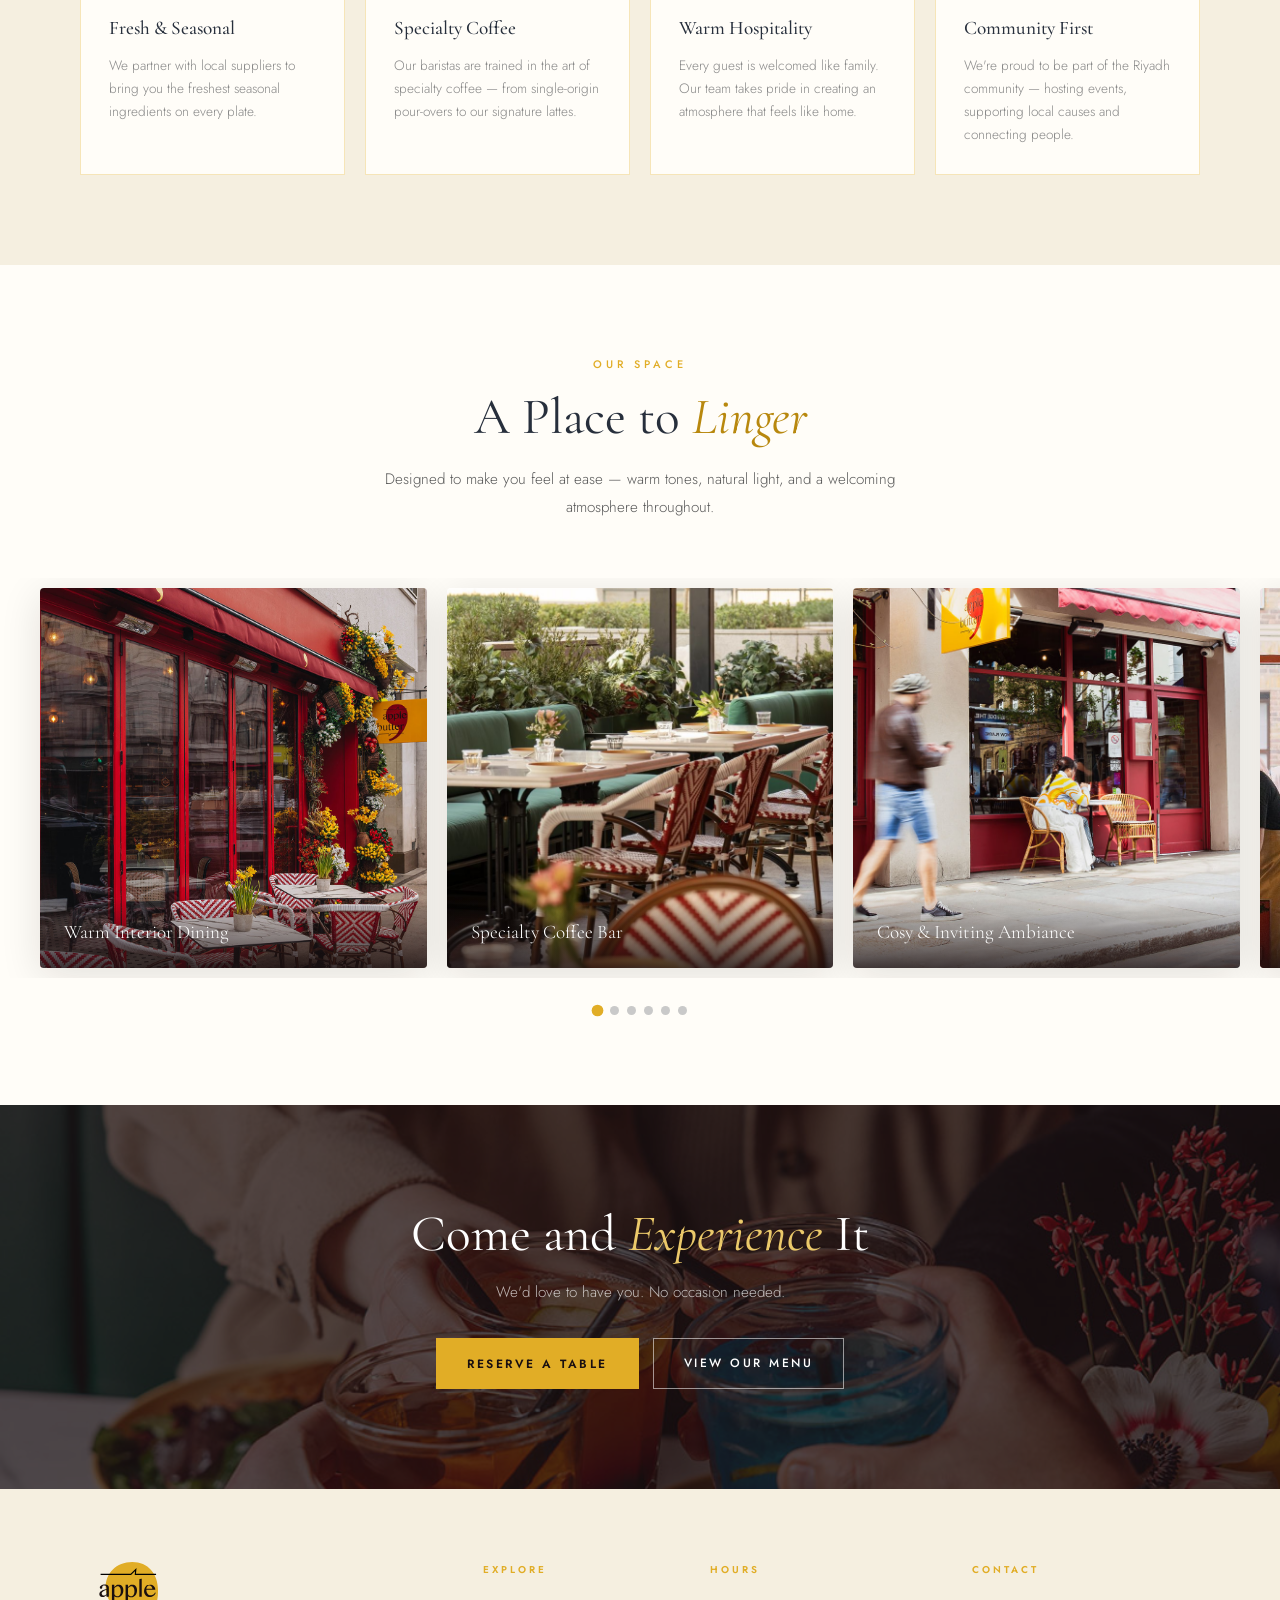
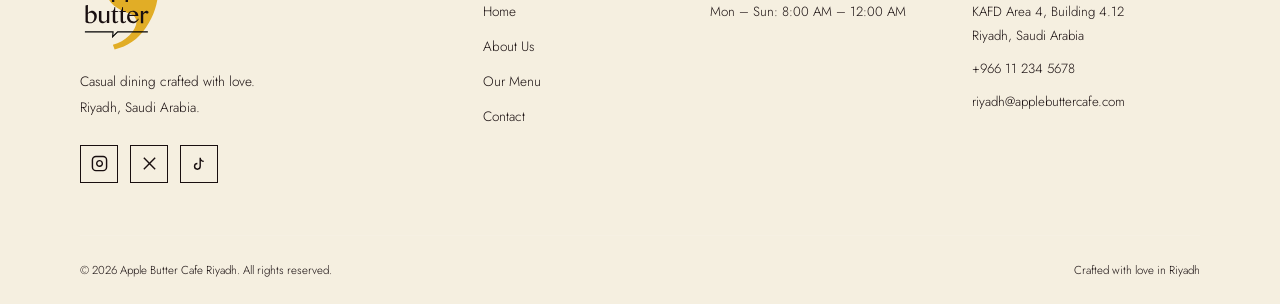
==== commit 732dbd32: "Add files via upload" ====
--- a/about.html
+++ b/about.html
@@ -26,7 +26,7 @@
 <!-- SIDEBAR OVERLAY -->
 <div class="nav-overlay" id="navOverlay"></div>
 
-<!-- SIDEBAR (FULLSCREEN MATCHING SCREENSHOT) -->
+<!-- SIDEBAR (FULLSCREEN & SITEWIDE) -->
 <aside class="nav-sidebar" id="navSidebar" role="dialog" aria-label="Navigation menu">
   <button class="sidebar-close" id="sidebarClose" aria-label="Close menu">
     <svg viewBox="0 0 24 24" fill="none" stroke="currentColor"><line x1="18" y1="6" x2="6" y2="18"/><line x1="6" y1="6" x2="18" y2="18"/></svg>
@@ -42,34 +42,8 @@
       <a href="about.html"   class="sidebar-link" data-page="about.html">About Us</a>
       <a href="menu.html"    class="sidebar-link" data-page="menu.html">Our Menus</a>
       <a href="contact.html" class="sidebar-link" data-page="contact.html">Contact</a>
+      <button class="sidebar-book-btn" data-open-booking>BOOK A TABLE</button>
     </nav>
-  </div>
-
-  <div class="sidebar-divider"></div>
-
-  <div class="sidebar-locations">
-    <div class="sidebar-loc-col">
-      <span class="loc-title">SEVEN DIALS</span>
-      <p class="loc-city">London</p>
-      <p>32-34 Monmouth Street</p>
-      <p>WC2H 9HA</p>
-      <p class="loc-hours">Monday–Friday: 9am – 5pm<br>Saturday–Sunday: 9am – 6pm</p>
-    </div>
-    <div class="sidebar-loc-col">
-      <span class="loc-title">LANGHAM PLACE</span>
-      <p class="loc-city">London</p>
-      <p>4-5 Langham Place</p>
-      <p>W1B 3DG</p>
-      <p class="loc-hours">Monday–Friday: 9am – 5pm<br>Saturday–Sunday: 9am – 6pm</p>
-    </div>
-    <div class="sidebar-loc-col">
-      <span class="loc-title">KAFD</span>
-      <p class="loc-city">Riyadh</p>
-      <p>Area 4</p>
-      <p>Building 4.12</p>
-      <p class="loc-hours">Monday–Sunday: 8am – 12am</p>
-      <button class="sidebar-book-btn" data-open-booking>BOOK A TABLE - RIYADH</button>
-    </div>
   </div>
 </aside>
 
@@ -146,25 +120,52 @@
   </div>
 </section>
 
-<!-- SPACE PHOTOS -->
-<section style="padding:90px 0;background:var(--warm-white)">
+<!-- SPACE PHOTOS CAROUSEL -->
+<section style="padding:90px 0;background:var(--warm-white);overflow:hidden">
   <div class="container">
     <div class="section-header reveal">
       <span class="section-label">Our Space</span>
       <h2 class="section-title">A Place to <em>Linger</em></h2>
       <p class="section-desc">Designed to make you feel at ease — warm tones, natural light, and a welcoming atmosphere throughout.</p>
     </div>
-    <div class="team-images reveal">
-      <div class="team-img">
-        <img src="images/AppleButter_EmmaPharaoh_07March24_122.jpg" alt="Cafe seating area" loading="lazy">
-      </div>
-      <div class="team-img">
-        <img src="images/MSH00416-scaled-e1768318962369.jpg" alt="Coffee bar" loading="lazy">
-      </div>
-      <div class="team-img">
-        <img src="images/LHP-AppleButterCafe-Food-FalafelSandwich-2.jpg" alt="Food presentation" loading="lazy">
-      </div>
-    </div>
+  </div>
+  
+  <div class="space-carousel-wrapper reveal">
+    <div class="space-carousel-track" id="spaceTrack">
+      <div class="space-carousel-slide">
+        <img src="images/AppleButter_EmmaPharaoh_07March24_122.jpg" alt="Dining area">
+        <div class="space-carousel-caption">Warm Interior Dining</div>
+      </div>
+      <div class="space-carousel-slide">
+        <img src="images/MSH00416-scaled-e1768318962369.jpg" alt="Coffee Bar">
+        <div class="space-carousel-caption">Specialty Coffee Bar</div>
+      </div>
+      <div class="space-carousel-slide">
+        <img src="images/LHP-AppleButterCafe-Interiors_Exteriors-15.jpg" alt="Exterior View">
+        <div class="space-carousel-caption">Cosy &amp; Inviting Ambiance</div>
+      </div>
+      <div class="space-carousel-slide">
+        <img src="images/20230425-ABC-90-683x1024.jpg" alt="Corner Seating">
+        <div class="space-carousel-caption">Thoughtfully Designed Spaces</div>
+      </div>
+      <div class="space-carousel-slide">
+        <img src="images/LHP-ABC-September2023-49-682x1024.jpg" alt="Artisanal Dishes">
+        <div class="space-carousel-caption">Crafted Culinary Creations</div>
+      </div>
+      <div class="space-carousel-slide">
+        <img src="images/AppleButterCafe-LHP-JulyShoot-75-682x1024.jpg" alt="Fresh Presentations">
+        <div class="space-carousel-caption">Seasonal Specialities</div>
+      </div>
+    </div>
+  </div>
+
+  <div class="space-carousel-dots">
+    <button class="space-dot active" aria-label="Slide 1"></button>
+    <button class="space-dot" aria-label="Slide 2"></button>
+    <button class="space-dot" aria-label="Slide 3"></button>
+    <button class="space-dot" aria-label="Slide 4"></button>
+    <button class="space-dot" aria-label="Slide 5"></button>
+    <button class="space-dot" aria-label="Slide 6"></button>
   </div>
 </section>
 
@@ -195,6 +196,12 @@
           <a href="https://instagram.com/applebuttercafe" target="_blank" rel="noopener" aria-label="Instagram">
             <svg width="17" height="17" viewBox="0 0 24 24" fill="none" stroke="currentColor" stroke-width="2"><rect x="2" y="2" width="20" height="20" rx="5"/><path d="M16 11.37A4 4 0 1 1 12.63 8 4 4 0 0 1 16 11.37z"/><line x1="17.5" y1="6.5" x2="17.51" y2="6.5"/></svg>
           </a>
+          <a href="https://twitter.com/applebuttercafe" target="_blank" rel="noopener" aria-label="Twitter">
+            <svg width="17" height="17" viewBox="0 0 24 24" fill="none" stroke="currentColor" stroke-width="2"><path d="M4 4l16 16M4 20L20 4"/></svg>
+          </a>
+          <a href="https://www.tiktok.com/@applebuttercafe" target="_blank" rel="noopener" aria-label="TikTok">
+            <svg width="17" height="17" viewBox="0 0 24 24" fill="none" stroke="currentColor" stroke-width="2"><path d="M9 12a4 4 0 1 0 4 4V4a5 5 0 0 0 5 5"/></svg>
+          </a>
         </div>
       </div>
       <div class="footer-nav">
@@ -206,13 +213,13 @@
       </div>
       <div class="footer-col">
         <h4>Hours</h4>
-        <p>Sun – Thu: 8:00 AM – 11:00 PM</p>
-        <p>Fri – Sat: 8:00 AM – 12:00 AM</p>
+        <p>Mon – Sun: 8:00 AM – 12:00 AM</p>
       </div>
       <div class="footer-col">
         <h4>Contact</h4>
-        <p>Olaya District, Riyadh<br>Saudi Arabia</p>
+        <p>KAFD Area 4, Building 4.12<br>Riyadh, Saudi Arabia</p>
         <p><a href="tel:+966112345678">+966 11 234 5678</a></p>
+        <p><a href="mailto:riyadh@applebuttercafe.com">riyadh@applebuttercafe.com</a></p>
       </div>
     </div>
     <div class="footer-bottom">
--- a/style.css
+++ b/style.css
@@ -133,72 +133,37 @@
 .sidebar-top-logo { text-align:center; margin-top:10px; margin-bottom:20px; }
 .sidebar-top-logo img { height:120px; margin:0 auto; display:inline-block; }
 
-/* Nav Links - Right aligned like in screenshot */
+/* Nav Links & Body — Vertically Centered, Right Aligned */
 .sidebar-body {
   display:flex;
   justify-content:flex-end;
+  align-items:center;
   max-width:1100px; width:100%;
-  margin:0 auto;
+  margin:auto auto;
   padding:20px 0;
 }
 .sidebar-nav-right {
   display:flex; flex-direction:column;
   align-items:flex-end;
-  gap:12px;
+  text-align:right;
+  gap:16px;
 }
 .sidebar-link {
   font-family:var(--font-body);
-  font-size: clamp(1.8rem, 3.5vw, 2.5rem);
+  font-size: clamp(2rem, 4vw, 2.8rem);
   font-weight:400;
   color:#fff;
   cursor:pointer;
   background:none; border:none;
   text-align:right;
-  padding:4px 0;
+  padding:6px 0;
   transition:var(--ease-smooth);
   line-height:1.2;
 }
 .sidebar-link:hover, .sidebar-link.active-page {
   color:var(--amber-light);
-  transform:translateX(-6px);
-}
-
-/* Horizontal divider matching screenshot */
-.sidebar-divider {
-  width:100%; max-width:1100px;
-  height:1px;
-  background:rgba(255,255,255,.2);
-  margin:24px auto 32px;
-}
-
-/* Locations Footer matching screenshot */
-.sidebar-locations {
-  display:grid;
-  grid-template-columns: repeat(3, 1fr);
-  gap:30px;
-  max-width:1100px; width:100%;
-  margin:0 auto;
-  text-align:center;
-  color:rgba(255,255,255,.8);
-  font-size:.8rem;
-  line-height:1.75;
-}
-.sidebar-loc-col .loc-title {
-  font-family:var(--font-display);
-  font-size:.95rem;
-  letter-spacing:3px;
-  text-transform:uppercase;
-  color:rgba(255,255,255,.9);
-  display:block;
-  margin-bottom:6px;
-}
-.sidebar-loc-col .loc-city {
-  font-size:.8rem;
-  color:rgba(255,255,255,.7);
-  margin-bottom:6px;
-}
-.sidebar-loc-col p { margin-bottom:4px; font-weight:300; }
-.sidebar-loc-col .loc-hours { margin-top:8px; font-size:.78rem; color:rgba(255,255,255,.75); }
+  transform:translateX(-8px);
+}
 
 .sidebar-book-btn {
   background:none;
@@ -206,17 +171,19 @@
   border-bottom:1px solid rgba(255,255,255,.7);
   color:#fff;
   font-family:var(--font-body);
-  font-size:.72rem;
-  letter-spacing:2px;
+  font-size:clamp(1.1rem, 2.2vw, 1.5rem);
+  letter-spacing:2.5px;
   text-transform:uppercase;
-  padding:4px 0;
-  margin-top:14px;
+  padding:8px 0 4px;
+  margin-top:24px;
   cursor:pointer;
   transition:var(--ease-smooth);
+  align-self:flex-end;
 }
 .sidebar-book-btn:hover {
   color:var(--amber-light);
   border-color:var(--amber-light);
+  transform:translateX(-8px);
 }
 
 /* ── SCROLL REVEAL ──────────────────────── */
@@ -264,15 +231,93 @@
 .marquee-track .msep { color:var(--amber); font-size:.5rem; }
 @keyframes marquee { from{transform:translateX(0)} to{transform:translateX(-50%)} }
 
-/* ── PAGE HERO (inner pages) ────────────── */
+/* ── PAGE HERO (inner pages - LIGHTER OVERLAY) ────────────── */
 .page-hero { position:relative; padding:160px 0 90px; background:var(--espresso); overflow:hidden; }
-.page-hero-bg { position:absolute; inset:0; background-size:cover; background-position:center; opacity:.22; }
-.page-hero-overlay { position:absolute; inset:0; background:linear-gradient(135deg,rgba(25,15,16,.82),rgba(44,30,31,.68)); }
+.page-hero-bg { position:absolute; inset:0; background-size:cover; background-position:center; opacity:.55; }
+.page-hero-overlay { position:absolute; inset:0; background:linear-gradient(135deg,rgba(25,15,16,.42),rgba(25,15,16,.28)); }
 .page-hero-content { position:relative; z-index:1; }
 .page-hero-label { font-size:.65rem; font-weight:500; letter-spacing:4px; text-transform:uppercase; color:var(--amber); margin-bottom:14px; display:block; }
-.page-hero h1 { font-family:var(--font-display); font-size:clamp(2.6rem,5vw,4.2rem); font-weight:300; color:#fff; line-height:1.1; }
+.page-hero h1 { font-family:var(--font-display); font-size:clamp(2.6rem,5vw,4.2rem); font-weight:300; color:#fff; line-height:1.1; text-shadow:0 2px 10px rgba(0,0,0,0.3); }
 .page-hero h1 em { font-style:italic; color:var(--amber-light); }
 .page-hero-line { width:60px; height:2px; background:var(--amber); margin-top:24px; }
+
+/* ── SPACE CAROUSEL (Full Width Edge-to-Edge) ────────── */
+.space-carousel-wrapper {
+  position: relative;
+  width: 100vw;
+  left: 50%;
+  right: 50%;
+  margin-left: -50vw;
+  margin-right: -50vw;
+  overflow: hidden;
+  padding: 10px 0;
+}
+.space-carousel-track {
+  display: flex;
+  gap: 20px;
+  padding: 0 40px;
+  transition: transform 0.65s cubic-bezier(0.25, 0.46, 0.45, 0.94);
+  will-change: transform;
+}
+.space-carousel-slide {
+  flex: 0 0 calc((100vw - 120px) / 3);
+  height: 380px;
+  position: relative;
+  overflow: hidden;
+  border-radius: 4px;
+  box-shadow: var(--shadow-card);
+  transition: transform var(--ease-smooth);
+}
+.space-carousel-slide:hover {
+  transform: translateY(-4px);
+  box-shadow: var(--shadow-hover);
+}
+.space-carousel-slide img {
+  width: 100%;
+  height: 100%;
+  object-fit: cover;
+}
+.space-carousel-caption {
+  position: absolute;
+  bottom: 0; left: 0; right: 0;
+  padding: 18px 24px;
+  background: linear-gradient(to top, rgba(25,15,16,0.8), transparent);
+  color: #fff;
+  font-family: var(--font-display);
+  font-size: 1.2rem;
+  font-weight: 300;
+}
+.space-carousel-dots {
+  display: flex;
+  justify-content: center;
+  gap: 8px;
+  margin-top: 28px;
+}
+.space-dot {
+  width: 9px; height: 9px;
+  border-radius: 50%;
+  background: rgba(39,47,60,0.25);
+  border: none;
+  cursor: pointer;
+  transition: var(--ease-smooth);
+}
+.space-dot.active {
+  background: var(--amber);
+  transform: scale(1.3);
+}
+
+@media(max-width:1024px) {
+  .space-carousel-slide {
+    flex: 0 0 calc((100vw - 80px) / 2);
+    height: 320px;
+  }
+}
+@media(max-width:600px) {
+  .space-carousel-slide {
+    flex: 0 0 calc(100vw - 48px);
+    height: 290px;
+  }
+}
 
 /* ── OPENING HOURS — Two Column (Photo LEFT with margins, Text RIGHT centered & closer) ──── */
 .hours-section { background:var(--olive); padding:60px 0; overflow:hidden; }
